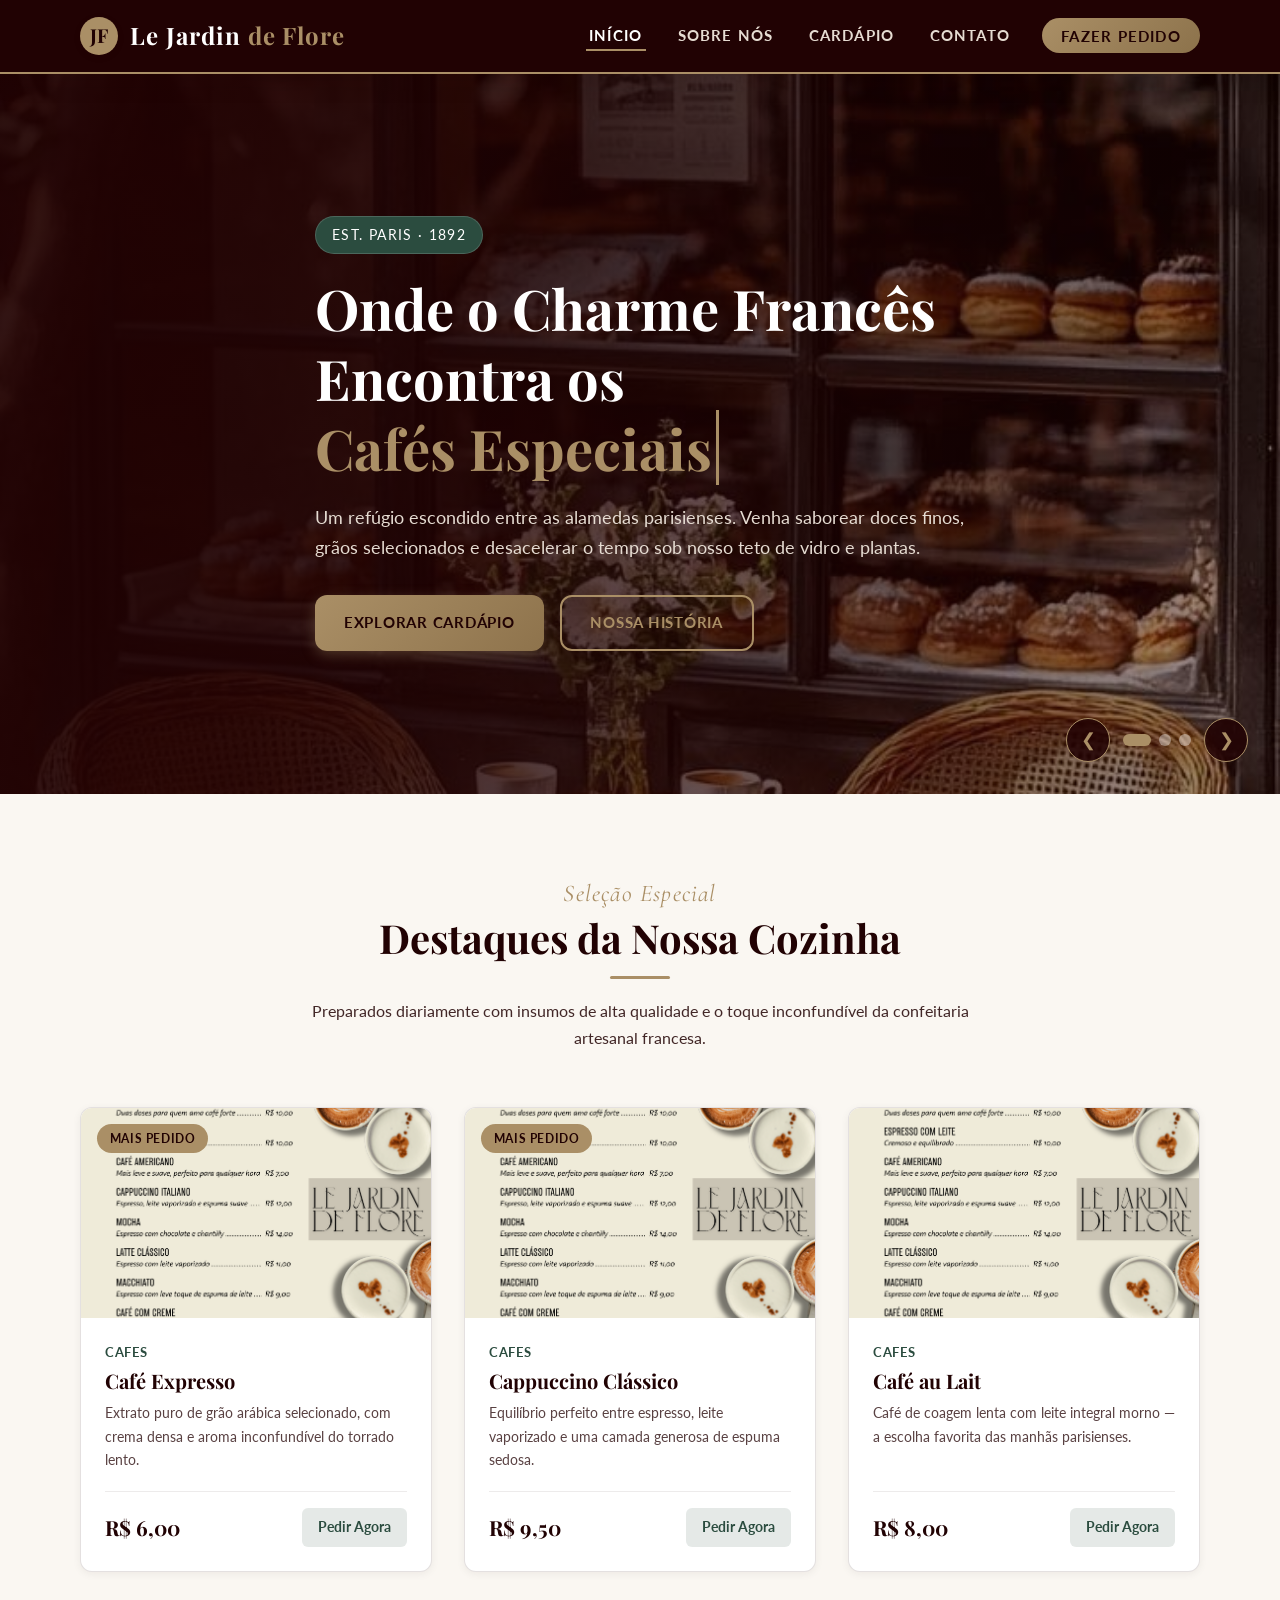
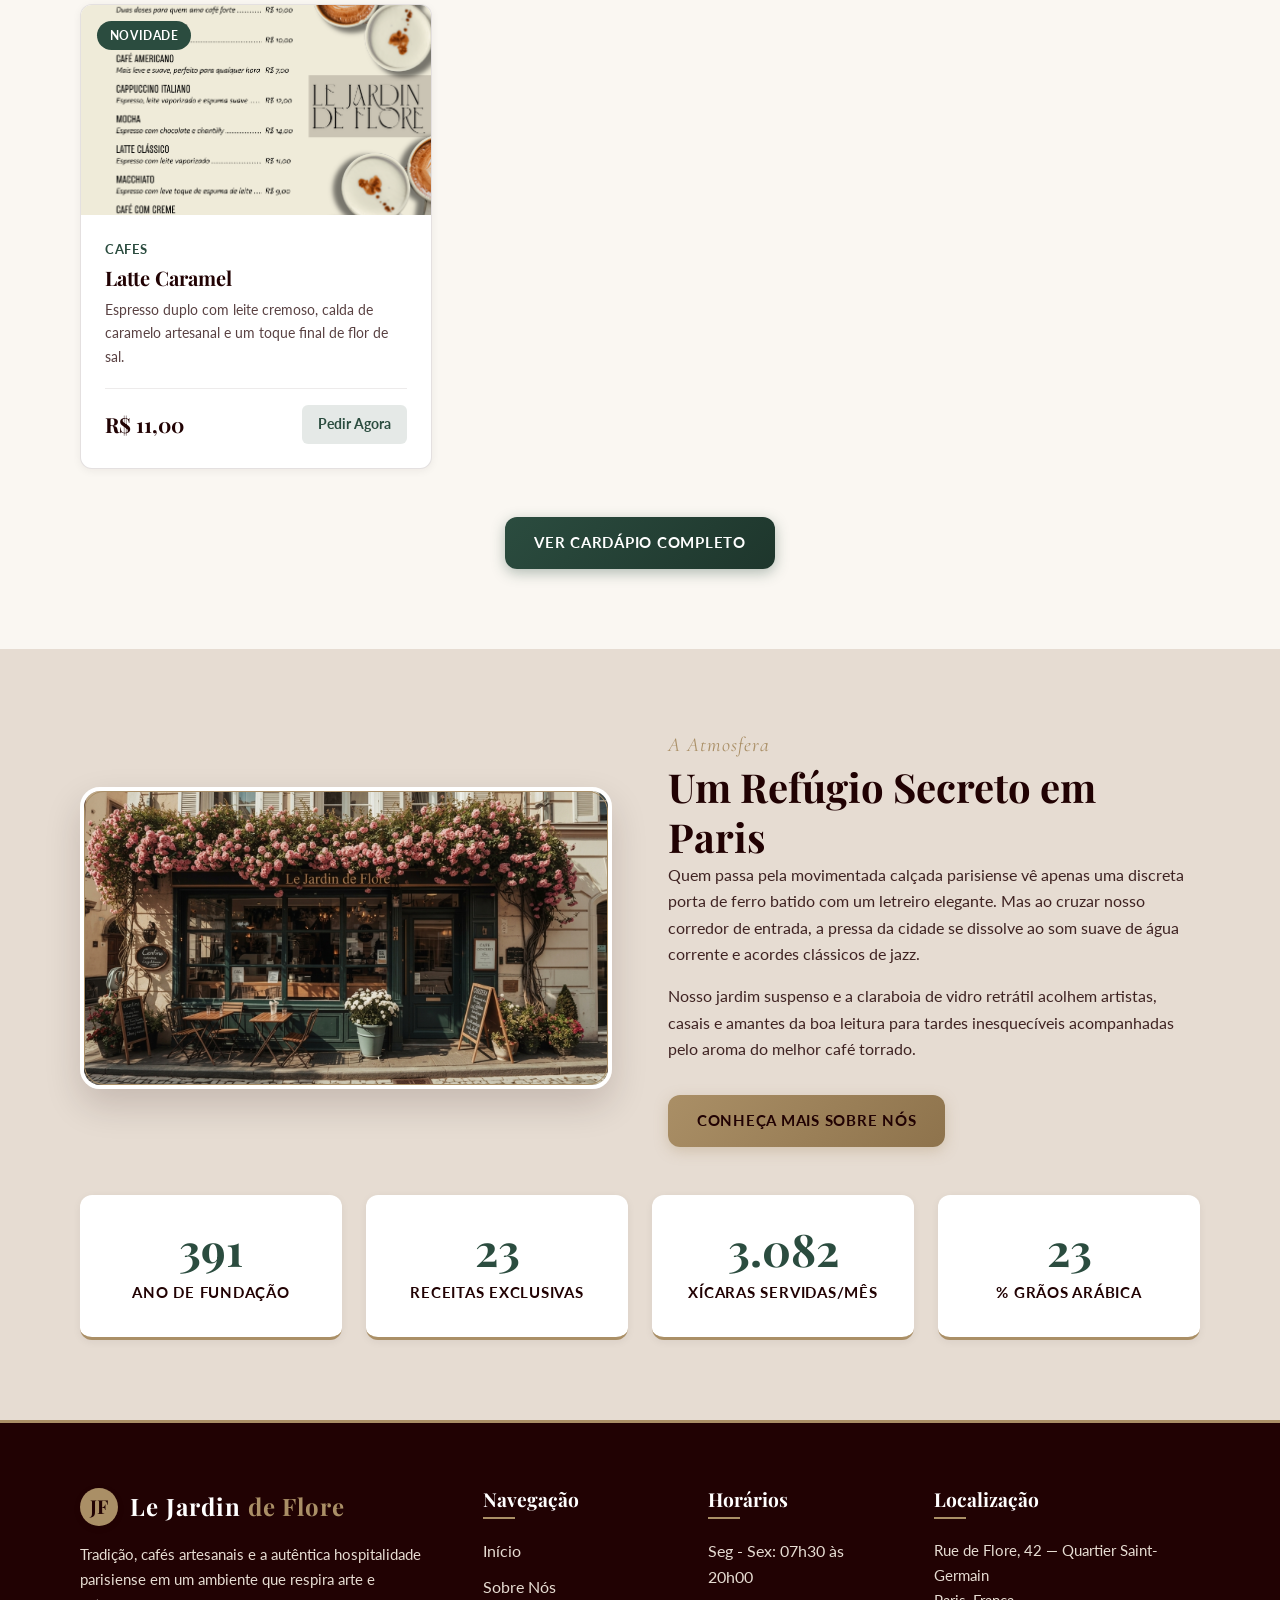
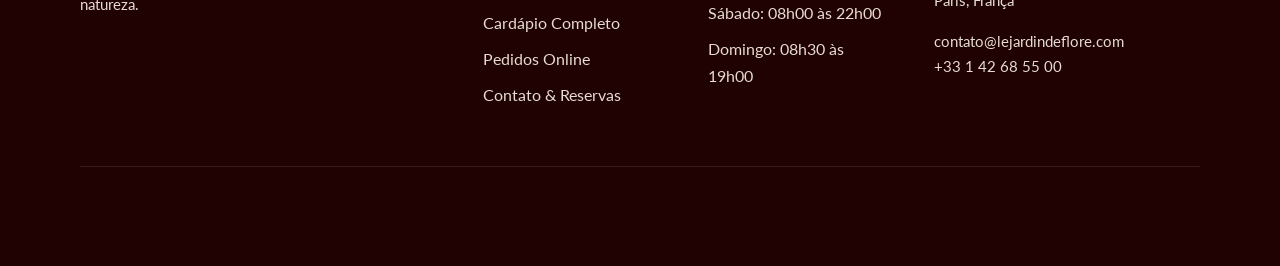
==== index.html @ f2c4e217 "first commit" ====
<!DOCTYPE html>
<html lang="pt-BR">

<head>
  <meta charset="UTF-8">
  <meta name="viewport" content="width=device-width, initial-scale=1.0">
  <title>Le Jardin de Flore — Cafeteria Parisiense</title>
  <meta name="description"
    content="Um refúgio clássico parisiense no coração da cidade. Cafés especiais, pâtisserie artesanal e arquitetura clássica.">

  <!-- Google Fonts: Playfair Display, Lato & Cormorant Garamond -->
  <link rel="preconnect" href="https://fonts.googleapis.com">
  <link rel="preconnect" href="https://fonts.gstatic.com" crossorigin>
  <link
    href="https://fonts.googleapis.com/css2?family=Cormorant+Garamond:ital,wght@0,400;0,600;1,400&family=Lato:wght@300;400;700&family=Playfair+Display:ital,wght@0,600;0,700;1,400&display=swap"
    rel="stylesheet">

  <!-- Estilo CSS Único e Moderno -->
  <link rel="stylesheet" href="css/style.css">
</head>

<body data-page="home">

  <!-- 1. CABEÇALHO & NAVEGAÇÃO -->
  <header class="site-header">
    <div class="container">
      <nav class="navbar" aria-label="Navegação Principal">
        <a href="index.html" class="brand-logo">
          <div class="logo-icon">JF</div>
          <span class="logo-text">Le Jardin <span>de Flore</span></span>
        </a>

        <!-- Botão Hamburger Mobile -->
        <button class="mobile-toggle" aria-label="Abrir menu de navegação" aria-expanded="false">
          <span></span>
          <span></span>
          <span></span>
        </button>

        <!-- Links Principais -->
        <ul class="nav-links">
          <li><a href="index.html">Início</a></li>
          <li><a href="template/sobre.html">Sobre Nós</a></li>
          <li><a href="template/produtos.html">Cardápio</a></li>
          <li><a href="template/contato.html">Contato</a></li>
          <li><a href="template/pedidos.html" class="nav-cta">Fazer Pedido</a></li>
        </ul>
      </nav>
    </div>
  </header>

  <!-- 2. CONTEÚDO PRINCIPAL (UM ÚNICO <main> SEMÂNTICO) -->
  <main>

    <!-- Hero Section com Carrossel e Typing Effect -->
    <section class="hero" aria-label="Apresentação">
      <div class="hero-overlay"></div>

      <!-- Carrossel de Fundo Automático -->
      <div class="carousel-container">
        <div class="carousel-slide active">
          <img src="img/Cafeteria.jpg" alt="Fachada elegante da cafeteria Le Jardin de Flore">
        </div>
        <div class="carousel-slide">
          <img src="img/Café Romantic.jpg" alt="Xícara de café e ambiente aconchegante">
        </div>
        <div class="carousel-slide">
          <img src="img/Paris 2.jpg" alt="Vista clássica parisiense ao entardecer">
        </div>
      </div>

      <!-- Conteúdo Sobreposto na Hero -->
      <div class="container hero-content">
        <span class="hero-tag">Est. Paris · 1892</span>
        <h1 class="hero-title">
          Onde o Charme Francês Encontra os <br>
          <span class="typing-target"></span>
        </h1>
        <p class="hero-desc">
          Um refúgio escondido entre as alamedas parisienses. Venha saborear doces finos, grãos selecionados e
          desacelerar o tempo sob nosso teto de vidro e plantas.
        </p>
        <div class="hero-actions">
          <a href="template/produtos.html" class="btn btn-primary">Explorar Cardápio</a>
          <a href="template/sobre.html" class="btn btn-outline">Nossa História</a>
        </div>
      </div>

      <!-- Controles do Carrossel -->
      <div class="carousel-controls">
        <button class="carousel-btn carousel-prev" aria-label="Slide anterior">&#10094;</button>
        <div class="carousel-dots"></div>
        <button class="carousel-btn carousel-next" aria-label="Próximo slide">&#10095;</button>
      </div>
    </section>

    <!-- Seção Destaques do Cardápio (Alimentado via JS) -->
    <section class="section">
      <div class="container">
        <div class="section-header reveal-on-scroll">
          <span class="subtitle-french" style="font-size: 1.5rem;">Seleção Especial</span>
          <h2>Destaques da Nossa Cozinha</h2>
          <div class="line-decoration"></div>
          <p>Preparados diariamente com insumos de alta qualidade e o toque inconfundível da confeitaria artesanal
            francesa.</p>
        </div>

        <!-- Grid Preenchido Dinamicamente por js/pages/home.js -->
        <div id="featured-products-grid" class="products-grid">
          <!-- Carregando produtos via JavaScript... -->
        </div>

        <div style="text-align: center; margin-top: 3rem;" class="reveal-on-scroll">
          <a href="template/produtos.html" class="btn btn-forest">Ver Cardápio Completo</a>
        </div>
      </div>
    </section>

    <!-- Seção História Resumida (Split) -->
    <section class="section section-alt">
      <div class="container">
        <div class="about-split">
          <div class="about-image-frame reveal-on-scroll">
            <img src="img/Cafeteria Original.jpg" alt="Interior charmoso com mesas clássicas e luz natural">
          </div>

          <div class="reveal-on-scroll reveal-delay-1">
            <span class="subtitle-french">A Atmosfera</span>
            <h2>Um Refúgio Secreto em Paris</h2>
            <div class="line-decoration" style="margin-left: 0;"></div>
            <p>
              Quem passa pela movimentada calçada parisiense vê apenas uma discreta porta de ferro batido com um
              letreiro elegante. Mas ao cruzar nosso corredor de entrada, a pressa da cidade se dissolve ao som suave de
              água corrente e acordes clássicos de jazz.
            </p>
            <p>
              Nosso jardim suspenso e a claraboia de vidro retrátil acolhem artistas, casais e amantes da boa leitura
              para tardes inesquecíveis acompanhadas pelo aroma do melhor café torrado.
            </p>
            <div style="margin-top: 2rem;">
              <a href="template/sobre.html" class="btn btn-primary">Conheça Mais Sobre Nós</a>
            </div>
          </div>
        </div>

        <!-- Estatísticas com Contadores Animados -->
        <div class="stats-grid reveal-on-scroll">
          <div class="stat-card">
            <div class="stat-number" data-counter="1892">0</div>
            <div class="stat-label">Ano de Fundação</div>
          </div>
          <div class="stat-card">
            <div class="stat-number" data-counter="34">0</div>
            <div class="stat-label">Receitas Exclusivas</div>
          </div>
          <div class="stat-card">
            <div class="stat-number" data-counter="15000">0</div>
            <div class="stat-label">Xícaras Servidas/Mês</div>
          </div>
          <div class="stat-card">
            <div class="stat-number" data-counter="100">0</div>
            <div class="stat-label">% Grãos Arábica</div>
          </div>
        </div>

      </div>
    </section>

  </main>

  <!-- 3. RODAPÉ INSTITUCIONAL -->
  <footer class="site-footer">
    <div class="container">
      <div class="footer-grid">
        <div class="footer-col">
          <div class="brand-logo" style="margin-bottom: 1rem;">
            <div class="logo-icon">JF</div>
            <span class="logo-text">Le Jardin <span>de Flore</span></span>
          </div>
          <p>Tradição, cafés artesanais e a autêntica hospitalidade parisiense em um ambiente que respira arte e
            natureza.</p>
        </div>

        <div class="footer-col">
          <h4>Navegação</h4>
          <ul class="footer-links">
            <li><a href="index.html">Início</a></li>
            <li><a href="template/sobre.html">Sobre Nós</a></li>
            <li><a href="template/produtos.html">Cardápio Completo</a></li>
            <li><a href="template/pedidos.html">Pedidos Online</a></li>
            <li><a href="template/contato.html">Contato & Reservas</a></li>
          </ul>
        </div>

        <div class="footer-col">
          <h4>Horários</h4>
          <ul class="footer-links">
            <li>Seg - Sex: 07h30 às 20h00</li>
            <li>Sábado: 08h00 às 22h00</li>
            <li>Domingo: 08h30 às 19h00</li>
          </ul>
        </div>

        <div class="footer-col">
          <h4>Localização</h4>
          <p>Rue de Flore, 42 — Quartier Saint-Germain<br>Paris, França</p>
          <p style="margin-top: 0.8rem;">contato@lejardindeflore.com<br>+33 1 42 68 55 00</p>
        </div>
      </div>

      <div class="footer-bottom">
        <p>&copy; 2026 Le Jardin de Flore. Todos os direitos reservados. Feito com paixão parisiense.</p>
      </div>
    </div>
  </footer>

  <!-- Scripts Modulares Arquitetados -->
  <script src="js/data/produtos.js"></script>
  <script src="js/animations.js"></script>
  <script src="js/components/navbar.js"></script>
  <script src="js/components/carousel.js"></script>
  <script src="js/pages/home.js"></script>
  <script src="js/main.js"></script>
</body>

</html>
---- css/style.css ----
/* ============================================================
   LE JARDIN DE FLORE — STYLE.CSS (ARQUIVO ÚNICO DE ESTILOS)
   Arquitetura de CSS Moderno: Tokens, Reset, Layout, Componentes,
   Páginas, Animações e Responsividade.
   ============================================================ */

/* ------------------------------------------------------------
   1. DESIGN TOKENS & VARIÁVEIS CSS (:root)
   Baseado na paleta oficial: Le Jardin de Flore
   ------------------------------------------------------------ */
:root {
  /* Cores Principais */
  --color-espresso: #210203;       /* Coffee Bean: Marrom elegantíssimo e escuro */
  --color-camel: #AA8F66;          /* Camel: Bege dourado quente, luz de outono */
  --color-white: #FFFFFF;          /* Branco puro e leveza de mármore */
  --color-forest: #2B4C3F;         /* Forest Green: Verde-oliva fechado, pátio e plantas */
  --color-warm-gray: #E6DCD2;      /* Warm Gray: Parede clássica, pedra francesa */
  
  /* Cores Derivadas & Tons de Apoio */
  --color-espresso-light: #361718;
  --color-espresso-alpha: rgba(33, 2, 3, 0.85);
  --color-camel-light: #c4ab84;
  --color-camel-soft: rgba(170, 143, 102, 0.15);
  --color-forest-dark: #1e362c;
  --color-forest-light: #3e6857;
  --color-forest-soft: rgba(43, 76, 63, 0.12);
  --color-cream-bg: #FAF7F2;
  --color-border: rgba(33, 2, 3, 0.12);

  /* Tipografia */
  --font-serif: 'Playfair Display', Georgia, 'Times New Roman', serif;
  --font-sans: 'Lato', -apple-system, BlinkMacSystemFont, 'Segoe UI', Roboto, sans-serif;
  --font-accent: 'Cormorant Garamond', serif;

  /* Sombras e Elevação */
  --shadow-sm: 0 2px 8px rgba(33, 2, 3, 0.06);
  --shadow-md: 0 8px 24px rgba(33, 2, 3, 0.10);
  --shadow-lg: 0 16px 36px rgba(33, 2, 3, 0.16);
  --shadow-glow: 0 0 20px rgba(170, 143, 102, 0.35);

  /* Transições e Curvas Suaves */
  --transition-fast: 0.2s cubic-bezier(0.4, 0, 0.2, 1);
  --transition-normal: 0.35s cubic-bezier(0.4, 0, 0.2, 1);
  --transition-slow: 0.6s cubic-bezier(0.16, 1, 0.3, 1);

  /* Bordas */
  --radius-sm: 6px;
  --radius-md: 12px;
  --radius-lg: 20px;
  --radius-full: 9999px;
}

/* ------------------------------------------------------------
   2. RESET MODERNO & ESTILOS BASE
   ------------------------------------------------------------ */
*, *::before, *::after {
  box-sizing: border-box;
  margin: 0;
  padding: 0;
}

html {
  scroll-behavior: smooth;
  font-size: 16px;
  -webkit-text-size-adjust: 100%;
}

body {
  font-family: var(--font-sans);
  background-color: var(--color-cream-bg);
  color: var(--color-espresso);
  line-height: 1.65;
  min-height: 100vh;
  display: flex;
  flex-direction: column;
  overflow-x: hidden;
}

img {
  max-width: 100%;
  height: auto;
  display: block;
}

a {
  color: inherit;
  text-decoration: none;
  transition: color var(--transition-fast);
}

ul, ol {
  list-style: none;
}

button, input, select, textarea {
  font-family: inherit;
  font-size: inherit;
  color: inherit;
  border: none;
  outline: none;
}

/* ------------------------------------------------------------
   3. TIPOGRAFIA ELEGANTE
   ------------------------------------------------------------ */
h1, h2, h3, h4, h5, h6 {
  font-family: var(--font-serif);
  color: var(--color-espresso);
  line-height: 1.25;
  font-weight: 700;
}

h1 { font-size: clamp(2.2rem, 5vw, 3.5rem); }
h2 { font-size: clamp(1.8rem, 3.5vw, 2.5rem); }
h3 { font-size: clamp(1.3rem, 2.5vw, 1.8rem); }

.subtitle-french {
  font-family: var(--font-accent);
  font-style: italic;
  font-size: 1.25rem;
  color: var(--color-camel);
  letter-spacing: 0.05em;
}

p {
  margin-bottom: 1rem;
  color: rgba(33, 2, 3, 0.85);
}

/* ------------------------------------------------------------
   4. LAYOUT & CONTAINERS GLOBAIS
   ------------------------------------------------------------ */
.container {
  width: 90%;
  max-width: 1200px;
  margin: 0 auto;
  padding: 0 1rem;
}

.section {
  padding: 5rem 0;
  position: relative;
}

.section-alt {
  background-color: var(--color-warm-gray);
}

.section-dark {
  background-color: var(--color-espresso);
  color: var(--color-white);
}

.section-dark h2, .section-dark h3, .section-dark p {
  color: var(--color-white);
}

.section-header {
  text-align: center;
  max-width: 680px;
  margin: 0 auto 3.5rem;
}

.section-header .line-decoration {
  width: 60px;
  height: 3px;
  background: var(--color-camel);
  margin: 0.8rem auto 1.2rem;
  border-radius: var(--radius-full);
}

/* ------------------------------------------------------------
   5. CABEÇALHO & NAVBAR RESPONSIVA
   ------------------------------------------------------------ */
.site-header {
  position: sticky;
  top: 0;
  z-index: 1000;
  background-color: var(--color-espresso);
  color: var(--color-white);
  box-shadow: var(--shadow-md);
  border-bottom: 2px solid var(--color-camel);
  transition: background-color var(--transition-normal), padding var(--transition-normal);
}

.site-header.scrolled {
  background-color: var(--color-espresso-alpha);
  backdrop-filter: blur(10px);
  padding: 0.3rem 0;
}

.navbar {
  display: flex;
  align-items: center;
  justify-content: space-between;
  padding: 1rem 0;
}

.brand-logo {
  display: flex;
  align-items: center;
  gap: 0.75rem;
}

.brand-logo .logo-icon {
  width: 38px;
  height: 38px;
  background: var(--color-camel);
  color: var(--color-espresso);
  border-radius: 50%;
  display: flex;
  align-items: center;
  justify-content: center;
  font-family: var(--font-serif);
  font-weight: 700;
  font-size: 1.2rem;
  box-shadow: var(--shadow-sm);
}

.brand-logo .logo-text {
  font-family: var(--font-serif);
  font-size: 1.5rem;
  font-weight: 700;
  letter-spacing: 0.04em;
  color: var(--color-white);
}

.brand-logo .logo-text span {
  color: var(--color-camel);
}

.nav-links {
  display: flex;
  align-items: center;
  gap: 1.8rem;
}

.nav-links a {
  font-size: 0.95rem;
  font-weight: 700;
  text-transform: uppercase;
  letter-spacing: 0.08em;
  padding: 0.4rem 0.2rem;
  position: relative;
  color: var(--color-warm-gray);
}

.nav-links a::after {
  content: '';
  position: absolute;
  bottom: 0;
  left: 0;
  width: 0%;
  height: 2px;
  background: var(--color-camel);
  transition: width var(--transition-fast);
}

.nav-links a:hover,
.nav-links a.active {
  color: var(--color-white);
}

.nav-links a:hover::after,
.nav-links a.active::after {
  width: 100%;
}

.nav-cta {
  background: linear-gradient(135deg, var(--color-camel), #8c724b);
  color: var(--color-espresso) !important;
  padding: 0.55rem 1.2rem !important;
  border-radius: var(--radius-full);
  font-weight: 700 !important;
  transition: transform var(--transition-fast), box-shadow var(--transition-fast) !important;
}

.nav-cta:hover {
  transform: translateY(-2px);
  box-shadow: var(--shadow-glow);
}

.nav-cta::after {
  display: none !important;
}

/* Mobile Toggle Hamburger */
.mobile-toggle {
  display: none;
  background: transparent;
  cursor: pointer;
  width: 32px;
  height: 24px;
  position: relative;
  flex-direction: column;
  justify-content: space-between;
}

.mobile-toggle span {
  display: block;
  height: 3px;
  width: 100%;
  background-color: var(--color-camel);
  border-radius: 3px;
  transition: all var(--transition-fast);
}

/* ------------------------------------------------------------
   6. HERO BANNER & CARROSSEL PERSONALIZADO
   ------------------------------------------------------------ */
.hero {
  position: relative;
  background: var(--color-espresso);
  color: var(--color-white);
  min-height: 80vh;
  display: flex;
  align-items: center;
  overflow: hidden;
}

.hero-overlay {
  position: absolute;
  inset: 0;
  background: linear-gradient(to right, rgba(33, 2, 3, 0.92) 20%, rgba(33, 2, 3, 0.4) 100%);
  z-index: 2;
}

.hero-content {
  position: relative;
  z-index: 3;
  max-width: 650px;
  padding: 3rem 0;
}

.hero-tag {
  display: inline-flex;
  align-items: center;
  gap: 0.5rem;
  background: var(--color-forest);
  color: var(--color-white);
  font-size: 0.85rem;
  text-transform: uppercase;
  letter-spacing: 0.1em;
  padding: 0.4rem 1rem;
  border-radius: var(--radius-full);
  margin-bottom: 1.2rem;
  border: 1px solid rgba(255, 255, 255, 0.15);
}

.hero-title {
  color: var(--color-white);
  margin-bottom: 1.2rem;
}

.hero-title .typing-target {
  color: var(--color-camel);
  border-right: 3px solid var(--color-camel);
  padding-right: 4px;
  animation: blinkCursor 0.8s infinite;
}

.hero-desc {
  font-size: 1.15rem;
  color: var(--color-warm-gray);
  margin-bottom: 2rem;
}

.hero-actions {
  display: flex;
  flex-wrap: wrap;
  gap: 1rem;
}

/* Carrossel Próprio (Zero Dependências de Bootstrap) */
.carousel-container {
  position: absolute;
  inset: 0;
  width: 100%;
  height: 100%;
  z-index: 1;
}

.carousel-slide {
  position: absolute;
  inset: 0;
  opacity: 0;
  transition: opacity 1s cubic-bezier(0.4, 0, 0.2, 1);
}

.carousel-slide.active {
  opacity: 1;
}

.carousel-slide img {
  width: 100%;
  height: 100%;
  object-fit: cover;
  transform: scale(1.05);
  transition: transform 7s ease-out;
}

.carousel-slide.active img {
  transform: scale(1);
}

.carousel-controls {
  position: absolute;
  bottom: 2rem;
  right: 2rem;
  z-index: 5;
  display: flex;
  align-items: center;
  gap: 0.8rem;
}

.carousel-btn {
  width: 44px;
  height: 44px;
  border-radius: 50%;
  background: var(--color-espresso-alpha);
  color: var(--color-camel);
  border: 1px solid var(--color-camel);
  cursor: pointer;
  display: flex;
  align-items: center;
  justify-content: center;
  font-size: 1.1rem;
  transition: all var(--transition-fast);
}

.carousel-btn:hover {
  background: var(--color-camel);
  color: var(--color-espresso);
  transform: scale(1.08);
}

.carousel-dots {
  display: flex;
  gap: 0.5rem;
}

.carousel-dot {
  width: 12px;
  height: 12px;
  border-radius: 50%;
  background: rgba(255, 255, 255, 0.4);
  cursor: pointer;
  transition: all var(--transition-fast);
}

.carousel-dot.active {
  background: var(--color-camel);
  width: 28px;
  border-radius: var(--radius-full);
}

/* ------------------------------------------------------------
   7. BOTÕES & COMPONENTES VISUAIS
   ------------------------------------------------------------ */
.btn {
  display: inline-flex;
  align-items: center;
  justify-content: center;
  gap: 0.6rem;
  padding: 0.85rem 1.8rem;
  font-weight: 700;
  font-size: 0.95rem;
  border-radius: var(--radius-md);
  cursor: pointer;
  transition: all var(--transition-normal);
  text-transform: uppercase;
  letter-spacing: 0.05em;
}

.btn-primary {
  background: linear-gradient(135deg, var(--color-camel), #8e734c);
  color: var(--color-espresso);
  box-shadow: 0 4px 14px rgba(170, 143, 102, 0.35);
}

.btn-primary:hover {
  filter: brightness(1.1);
  transform: translateY(-2px);
  box-shadow: 0 6px 20px rgba(170, 143, 102, 0.5);
}

.btn-forest {
  background: linear-gradient(135deg, var(--color-forest), var(--color-forest-dark));
  color: var(--color-white);
  box-shadow: 0 4px 14px rgba(43, 76, 63, 0.35);
}

.btn-forest:hover {
  filter: brightness(1.15);
  transform: translateY(-2px);
  box-shadow: 0 6px 20px rgba(43, 76, 63, 0.5);
}

.btn-outline {
  background: transparent;
  border: 2px solid var(--color-camel);
  color: var(--color-camel);
}

.btn-outline:hover {
  background: var(--color-camel);
  color: var(--color-espresso);
  transform: translateY(-2px);
}

/* ------------------------------------------------------------
   8. CARDS DE PRODUTOS & CARDÁPIO DINÂMICO
   ------------------------------------------------------------ */
.filters-bar {
  display: flex;
  justify-content: center;
  flex-wrap: wrap;
  gap: 0.75rem;
  margin-bottom: 3rem;
}

.filter-btn {
  background: var(--color-white);
  border: 1px solid var(--color-border);
  color: var(--color-espresso);
  padding: 0.6rem 1.4rem;
  border-radius: var(--radius-full);
  font-weight: 700;
  cursor: pointer;
  transition: all var(--transition-fast);
  box-shadow: var(--shadow-sm);
}

.filter-btn:hover,
.filter-btn.active {
  background: var(--color-forest);
  color: var(--color-white);
  border-color: var(--color-forest);
  transform: translateY(-1px);
}

.products-grid {
  display: grid;
  grid-template-columns: repeat(auto-fill, minmax(280px, 1fr));
  gap: 2rem;
}

.product-card {
  background: var(--color-white);
  border-radius: var(--radius-md);
  overflow: hidden;
  box-shadow: var(--shadow-sm);
  border: 1px solid var(--color-border);
  display: flex;
  flex-direction: column;
  transition: transform var(--transition-normal), box-shadow var(--transition-normal);
  position: relative;
}

.product-card:hover {
  transform: translateY(-6px);
  box-shadow: var(--shadow-lg);
  border-color: var(--color-camel);
}

.card-img-wrapper {
  position: relative;
  width: 100%;
  height: 210px;
  overflow: hidden;
  background-color: var(--color-warm-gray);
}

.card-img-wrapper img {
  width: 100%;
  height: 100%;
  object-fit: cover;
  transition: transform var(--transition-slow);
}

.product-card:hover .card-img-wrapper img {
  transform: scale(1.08);
}

.card-badge {
  position: absolute;
  top: 1rem;
  left: 1rem;
  font-size: 0.75rem;
  font-weight: 700;
  padding: 0.3rem 0.8rem;
  border-radius: var(--radius-full);
  text-transform: uppercase;
  letter-spacing: 0.05em;
  z-index: 2;
}

.badge-bestseller {
  background: var(--color-camel);
  color: var(--color-espresso);
}

.badge-new {
  background: var(--color-forest);
  color: var(--color-white);
}

.card-body {
  padding: 1.5rem;
  display: flex;
  flex-direction: column;
  flex-grow: 1;
}

.card-category {
  font-size: 0.8rem;
  font-weight: 700;
  text-transform: uppercase;
  color: var(--color-forest);
  letter-spacing: 0.05em;
  margin-bottom: 0.3rem;
}

.card-title {
  font-size: 1.25rem;
  margin-bottom: 0.5rem;
}

.card-desc {
  font-size: 0.9rem;
  color: rgba(33, 2, 3, 0.75);
  margin-bottom: 1.2rem;
  flex-grow: 1;
}

.card-footer {
  display: flex;
  align-items: center;
  justify-content: space-between;
  border-top: 1px solid rgba(33, 2, 3, 0.08);
  padding-top: 1rem;
}

.card-price {
  font-family: var(--font-serif);
  font-size: 1.3rem;
  font-weight: 700;
  color: var(--color-espresso);
}

.card-order-btn {
  background: var(--color-forest-soft);
  color: var(--color-forest);
  padding: 0.5rem 1rem;
  border-radius: var(--radius-sm);
  font-weight: 700;
  font-size: 0.85rem;
  cursor: pointer;
  transition: all var(--transition-fast);
}

.card-order-btn:hover {
  background: var(--color-forest);
  color: var(--color-white);
}

/* ------------------------------------------------------------
   9. SEÇÕES ESPECIAIS & DETALHES VISUAIS (SOBRE & DECOR)
   ------------------------------------------------------------ */
.about-split {
  display: grid;
  grid-template-columns: 1fr 1fr;
  gap: 3.5rem;
  align-items: center;
}

.about-image-frame {
  position: relative;
  border-radius: var(--radius-lg);
  overflow: hidden;
  box-shadow: var(--shadow-lg);
  border: 4px solid var(--color-white);
}

.about-image-frame::after {
  content: '';
  position: absolute;
  inset: 0;
  border: 1px solid var(--color-camel);
  border-radius: var(--radius-lg);
  pointer-events: none;
}

.stats-grid {
  display: grid;
  grid-template-columns: repeat(auto-fit, minmax(180px, 1fr));
  gap: 1.5rem;
  margin-top: 3rem;
}

.stat-card {
  background: var(--color-white);
  padding: 2rem 1.5rem;
  border-radius: var(--radius-md);
  text-align: center;
  box-shadow: var(--shadow-sm);
  border-bottom: 3px solid var(--color-camel);
}

.stat-number {
  font-family: var(--font-serif);
  font-size: 2.8rem;
  font-weight: 700;
  color: var(--color-forest);
  line-height: 1;
  margin-bottom: 0.5rem;
}

.stat-label {
  font-size: 0.95rem;
  color: var(--color-espresso);
  font-weight: 700;
  text-transform: uppercase;
  letter-spacing: 0.05em;
}

/* ------------------------------------------------------------
   10. FORMULÁRIOS & PEDIDOS
   ------------------------------------------------------------ */
.form-card {
  background: var(--color-white);
  padding: 2.5rem;
  border-radius: var(--radius-lg);
  box-shadow: var(--shadow-lg);
  border: 1px solid var(--color-border);
  max-width: 650px;
  margin: 0 auto;
}

.form-group {
  margin-bottom: 1.5rem;
}

.form-label {
  display: block;
  font-size: 0.9rem;
  font-weight: 700;
  color: var(--color-espresso);
  margin-bottom: 0.5rem;
}

.form-control {
  width: 100%;
  padding: 0.85rem 1rem;
  border: 1.5px solid var(--color-border);
  border-radius: var(--radius-sm);
  background-color: var(--color-cream-bg);
  color: var(--color-espresso);
  transition: border-color var(--transition-fast), box-shadow var(--transition-fast);
}

.form-control:focus {
  border-color: var(--color-camel);
  box-shadow: 0 0 0 4px var(--color-camel-soft);
  background-color: var(--color-white);
}

select.form-control {
  appearance: auto;
  cursor: pointer;
}

.order-summary-box {
  background: var(--color-warm-gray);
  padding: 1.2rem;
  border-radius: var(--radius-sm);
  margin-bottom: 1.5rem;
  border-left: 4px solid var(--color-forest);
}

.summary-row {
  display: flex;
  justify-content: space-between;
  margin-bottom: 0.5rem;
}

.summary-total {
  font-weight: 700;
  font-size: 1.15rem;
  border-top: 1px dashed var(--color-espresso);
  padding-top: 0.5rem;
  margin-top: 0.5rem;
}

/* Feedback Toast */
.toast-notification {
  position: fixed;
  bottom: 2rem;
  right: 2rem;
  padding: 1rem 1.5rem;
  background: var(--color-espresso);
  color: var(--color-white);
  border-left: 4px solid var(--color-camel);
  border-radius: var(--radius-sm);
  box-shadow: var(--shadow-lg);
  z-index: 2000;
  display: flex;
  align-items: center;
  gap: 1rem;
  transform: translateY(120%);
  opacity: 0;
  transition: transform var(--transition-normal), opacity var(--transition-normal);
}

.toast-notification.show {
  transform: translateY(0);
  opacity: 1;
}

/* ------------------------------------------------------------
   11. RODAPÉ (FOOTER)
   ------------------------------------------------------------ */
.site-footer {
  background-color: var(--color-espresso);
  color: var(--color-warm-gray);
  padding: 4rem 0 2rem;
  margin-top: auto;
  border-top: 3px solid var(--color-camel);
}

.footer-grid {
  display: grid;
  grid-template-columns: 2fr 1fr 1fr 1.5fr;
  gap: 3rem;
  margin-bottom: 3rem;
}

.footer-col h4 {
  color: var(--color-white);
  font-size: 1.2rem;
  margin-bottom: 1.2rem;
  position: relative;
  padding-bottom: 0.5rem;
}

.footer-col h4::after {
  content: '';
  position: absolute;
  bottom: 0;
  left: 0;
  width: 32px;
  height: 2px;
  background: var(--color-camel);
}

.footer-col p {
  color: var(--color-warm-gray);
  font-size: 0.95rem;
}

.footer-links li {
  margin-bottom: 0.6rem;
}

.footer-links a:hover {
  color: var(--color-camel);
  padding-left: 4px;
}

.footer-bottom {
  text-align: center;
  border-top: 1px solid rgba(255, 255, 255, 0.1);
  padding-top: 1.8rem;
  font-size: 0.85rem;
}

/* ------------------------------------------------------------
   12. ANIMAÇÕES JS & INTERAÇÕES CSS
   ------------------------------------------------------------ */
/* Reveal no Scroll */
.reveal-on-scroll {
  opacity: 0;
  transform: translateY(35px);
  transition: opacity 0.7s cubic-bezier(0.16, 1, 0.3, 1), transform 0.7s cubic-bezier(0.16, 1, 0.3, 1);
}

.reveal-on-scroll.is-visible {
  opacity: 1;
  transform: translateY(0);
}

.reveal-delay-1 { transition-delay: 0.15s; }
.reveal-delay-2 { transition-delay: 0.3s; }
.reveal-delay-3 { transition-delay: 0.45s; }

/* Cursor piscando na Hero */
@keyframes blinkCursor {
  0%, 100% { border-color: transparent; }
  50% { border-color: var(--color-camel); }
}

/* Pulso suave */
@keyframes softPulse {
  0% { transform: scale(1); }
  50% { transform: scale(1.03); }
  100% { transform: scale(1); }
}

.pulse-hover:hover {
  animation: softPulse 1.5s infinite;
}

/* ------------------------------------------------------------
   13. RESPONSIVIDADE (MEDIA QUERIES)
   ------------------------------------------------------------ */
@media (max-width: 992px) {
  .about-split {
    grid-template-columns: 1fr;
    gap: 2.5rem;
  }
  
  .footer-grid {
    grid-template-columns: 1fr 1fr;
    gap: 2.5rem;
  }
}

@media (max-width: 768px) {
  .mobile-toggle {
    display: flex;
  }

  .nav-links {
    position: fixed;
    top: 70px;
    right: -100%;
    width: 80%;
    max-width: 320px;
    height: calc(100vh - 70px);
    background: var(--color-espresso);
    flex-direction: column;
    align-items: flex-start;
    padding: 2.5rem 2rem;
    gap: 1.5rem;
    box-shadow: -5px 0 25px rgba(0,0,0,0.5);
    transition: right var(--transition-normal);
  }

  .nav-links.nav-open {
    right: 0;
  }

  .footer-grid {
    grid-template-columns: 1fr;
    gap: 2rem;
  }
}
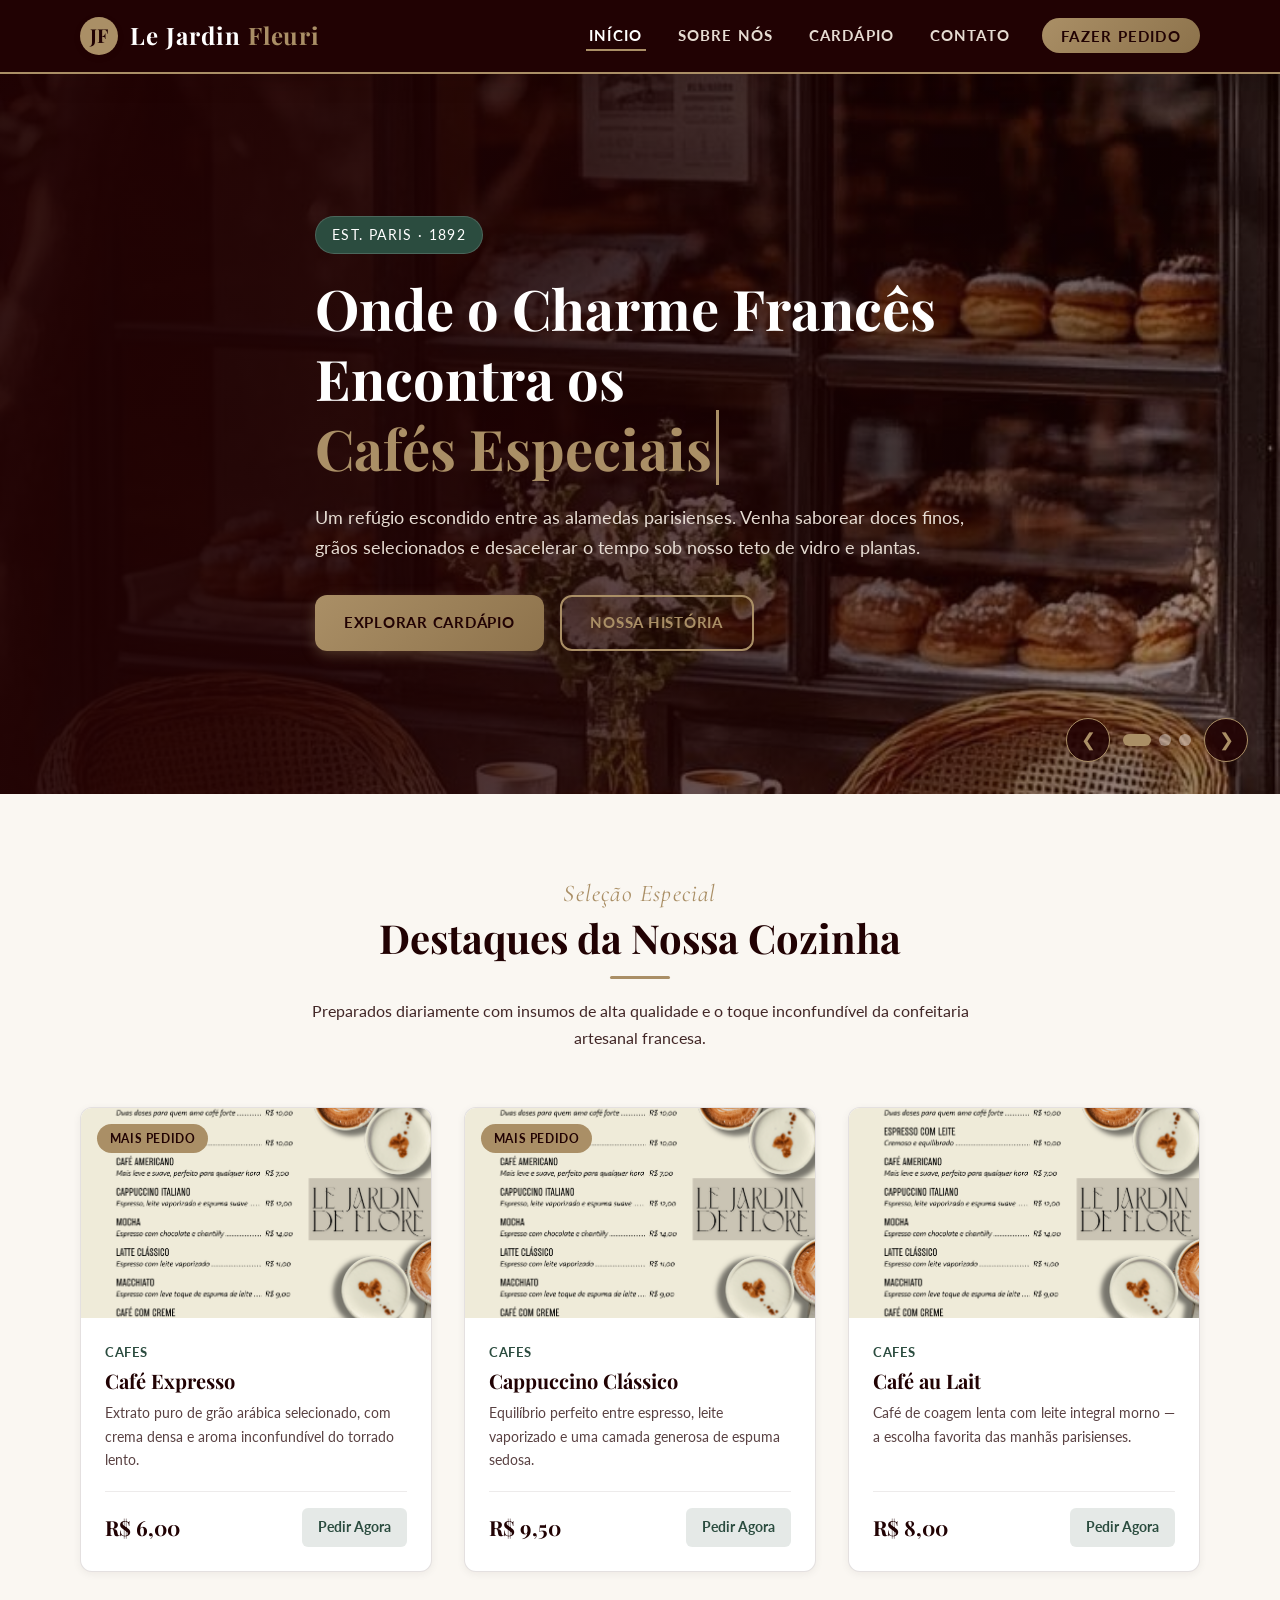
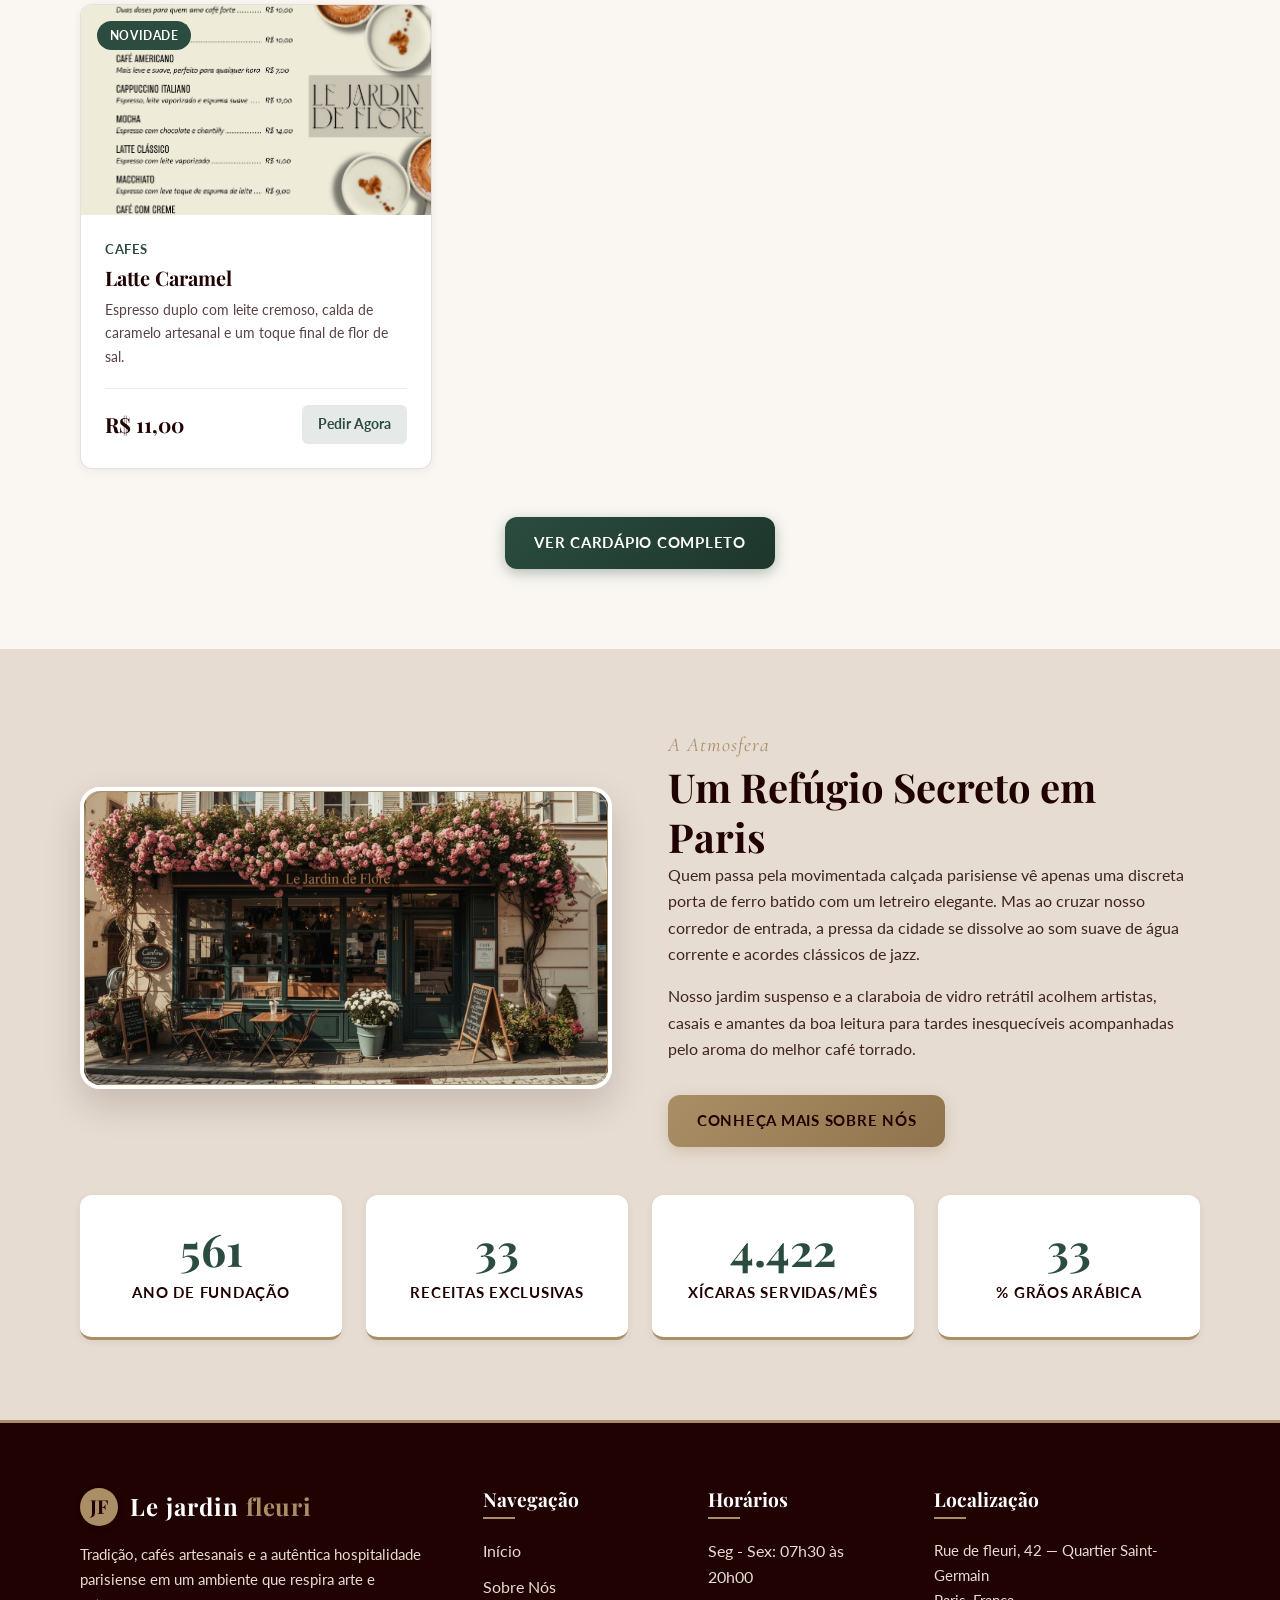
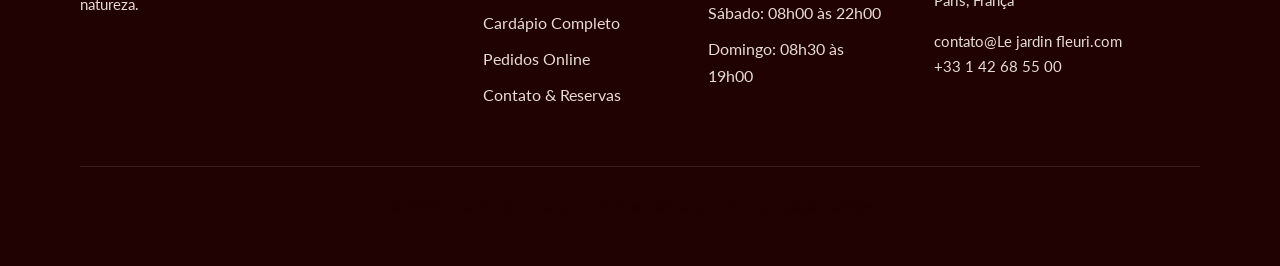
==== commit 06f1c4b0: "Add files via upload" ====
--- a/index.html
+++ b/index.html
@@ -4,7 +4,7 @@
 <head>
   <meta charset="UTF-8">
   <meta name="viewport" content="width=device-width, initial-scale=1.0">
-  <title>Le Jardin de Flore — Cafeteria Parisiense</title>
+  <title>Le Jardin Fleuri — Cafeteria Parisiense</title>
   <meta name="description"
     content="Um refúgio clássico parisiense no coração da cidade. Cafés especiais, pâtisserie artesanal e arquitetura clássica.">
 
@@ -27,7 +27,7 @@
       <nav class="navbar" aria-label="Navegação Principal">
         <a href="index.html" class="brand-logo">
           <div class="logo-icon">JF</div>
-          <span class="logo-text">Le Jardin <span>de Flore</span></span>
+          <span class="logo-text">Le Jardin <span> Fleuri</span></span>
         </a>
 
         <!-- Botão Hamburger Mobile -->
@@ -59,7 +59,7 @@
       <!-- Carrossel de Fundo Automático -->
       <div class="carousel-container">
         <div class="carousel-slide active">
-          <img src="img/Cafeteria.jpg" alt="Fachada elegante da cafeteria Le Jardin de Flore">
+          <img src="img/Cafeteria.jpg" alt="Fachada elegante da cafeteria Le Jardin Fleuri">
         </div>
         <div class="carousel-slide">
           <img src="img/Café Romantic.jpg" alt="Xícara de café e ambiente aconchegante">
@@ -175,7 +175,7 @@
         <div class="footer-col">
           <div class="brand-logo" style="margin-bottom: 1rem;">
             <div class="logo-icon">JF</div>
-            <span class="logo-text">Le Jardin <span>de Flore</span></span>
+            <span class="logo-text">Le jardin <span> fleuri</span></span>
           </div>
           <p>Tradição, cafés artesanais e a autêntica hospitalidade parisiense em um ambiente que respira arte e
             natureza.</p>
@@ -203,13 +203,13 @@
 
         <div class="footer-col">
           <h4>Localização</h4>
-          <p>Rue de Flore, 42 — Quartier Saint-Germain<br>Paris, França</p>
-          <p style="margin-top: 0.8rem;">contato@lejardindeflore.com<br>+33 1 42 68 55 00</p>
+          <p>Rue de fleuri, 42 — Quartier Saint-Germain<br>Paris, França</p>
+          <p style="margin-top: 0.8rem;">contato@Le jardin fleuri.com<br>+33 1 42 68 55 00</p>
         </div>
       </div>
 
       <div class="footer-bottom">
-        <p>&copy; 2026 Le Jardin de Flore. Todos os direitos reservados. Feito com paixão parisiense.</p>
+        <p>&copy; 2026 Le jardin fleuri. Todos os direitos reservados. Feito com paixão parisiense.</p>
       </div>
     </div>
   </footer>
--- a/css/style.css
+++ b/css/style.css
@@ -1,12 +1,12 @@
 /* ============================================================
-   LE JARDIN DE FLORE — STYLE.CSS (ARQUIVO ÚNICO DE ESTILOS)
+   Le Jardin Fleuri — STYLE.CSS (ARQUIVO ÚNICO DE ESTILOS)
    Arquitetura de CSS Moderno: Tokens, Reset, Layout, Componentes,
    Páginas, Animações e Responsividade.
    ============================================================ */
 
 /* ------------------------------------------------------------
    1. DESIGN TOKENS & VARIÁVEIS CSS (:root)
-   Baseado na paleta oficial: Le Jardin de Flore
+   Baseado na paleta oficial: Le Jardin Fleuri
    ------------------------------------------------------------ */
 :root {
   /* Cores Principais */
